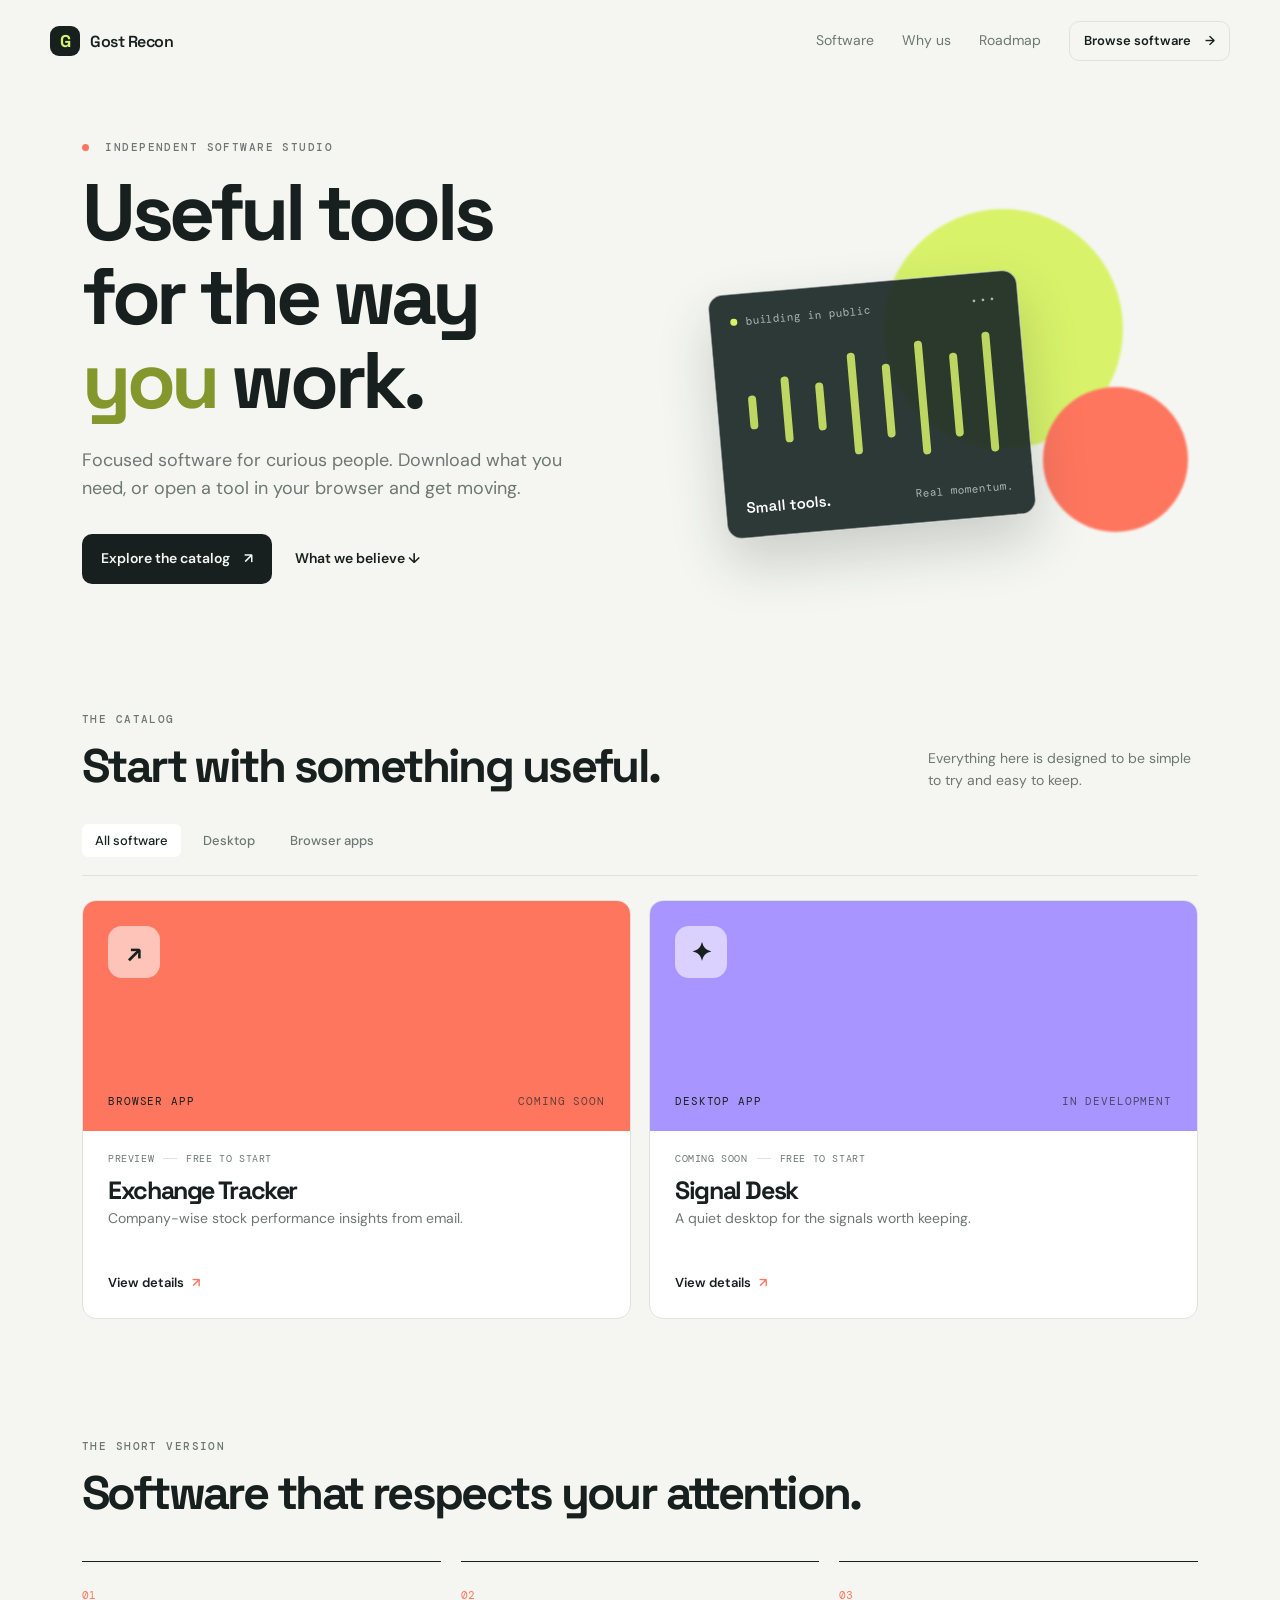
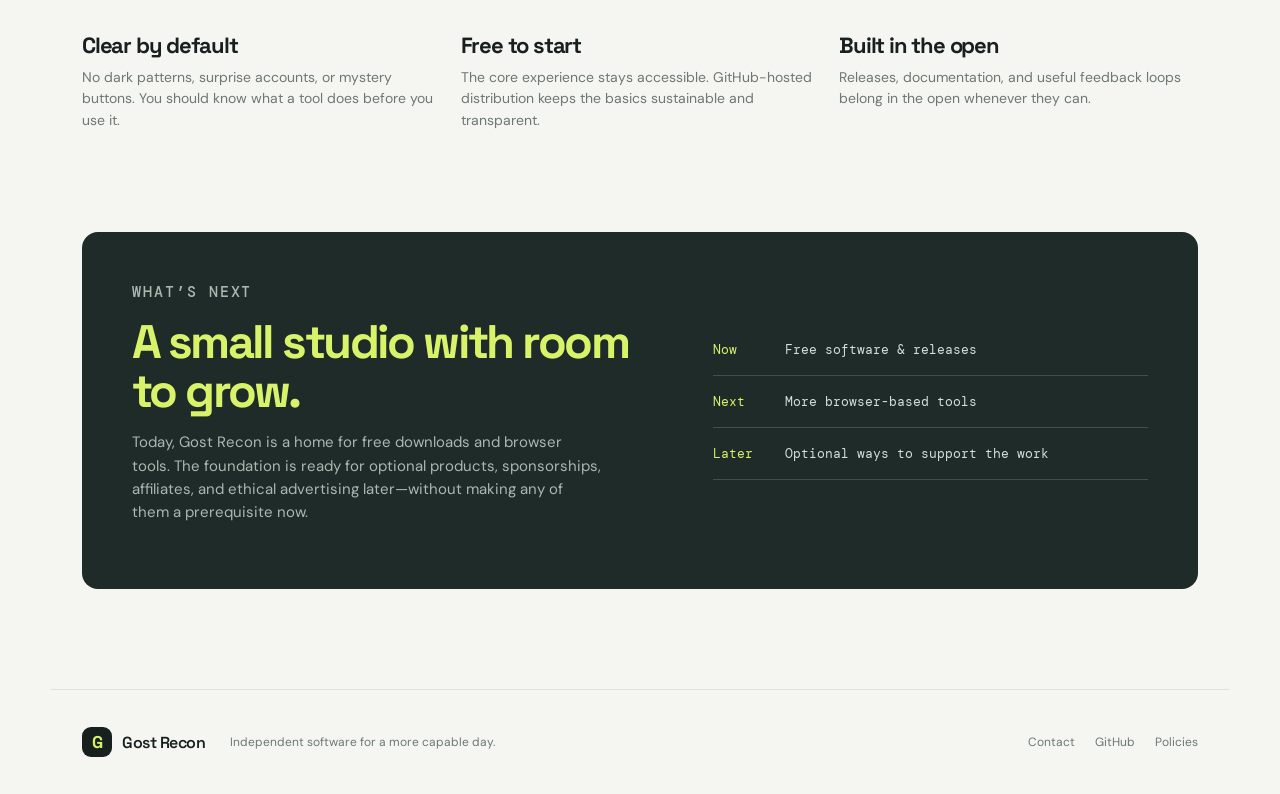
==== index.html @ 2194a700 "Build software hub MVP Co-authored-by: Copilot App <223556219+Copilot@users.noreply.github.com>" ====
<!doctype html>
<html lang="en">
  <head>
    <meta charset="utf-8">
    <meta name="viewport" content="width=device-width, initial-scale=1">
    <meta name="description" content="A calm, practical home for software by Gost Recon.">
    <title>Gost Recon — Software, without the noise</title>
    <link rel="stylesheet" href="styles.css">
  </head>
  <body>
    <header class="site-header">
      <a class="brand" href="index.html" aria-label="Gost Recon home">
        <span class="brand-mark">G</span>
        <span>Gost Recon</span>
      </a>
      <nav class="site-nav" aria-label="Primary navigation">
        <a href="#software">Software</a>
        <a href="#principles">Why us</a>
        <a href="#roadmap">Roadmap</a>
      </nav>
      <a class="button button-small button-quiet" href="#software">Browse software <span aria-hidden="true">→</span></a>
    </header>

    <main>
      <section class="hero shell">
        <div class="hero-copy">
          <p class="eyebrow"><span class="eyebrow-dot"></span> Independent software studio</p>
          <h1>Useful tools for the way <em>you</em> work.</h1>
          <p class="hero-lede">Focused software for curious people. Download what you need, or open a tool in your browser and get moving.</p>
          <div class="hero-actions">
            <a class="button" href="#software">Explore the catalog <span aria-hidden="true">↗</span></a>
            <a class="text-link" href="#principles">What we believe <span aria-hidden="true">↓</span></a>
          </div>
        </div>
        <div class="hero-art" aria-hidden="true">
          <div class="orb orb-one"></div>
          <div class="orb orb-two"></div>
          <div class="signal-card">
            <div class="signal-top"><span class="live-dot"></span><span>building in public</span><span class="signal-menu">•••</span></div>
            <div class="signal-wave"><span></span><span></span><span></span><span></span><span></span><span></span><span></span><span></span></div>
            <div class="signal-foot"><strong>Small tools.</strong><span>Real momentum.</span></div>
          </div>
        </div>
      </section>

      <section class="catalog shell" id="software">
        <div class="section-heading">
          <div>
            <p class="eyebrow">The catalog</p>
            <h2>Start with something useful.</h2>
          </div>
          <p class="section-note">Everything here is designed to be simple to try and easy to keep.</p>
        </div>
        <div class="filter-row" role="group" aria-label="Filter software">
          <button class="filter active" data-filter="all">All software</button>
          <button class="filter" data-filter="desktop">Desktop</button>
          <button class="filter" data-filter="web">Browser apps</button>
        </div>
        <div id="product-grid" class="product-grid" aria-live="polite"></div>
      </section>

      <section class="principles shell" id="principles">
        <div class="section-heading">
          <div>
            <p class="eyebrow">The short version</p>
            <h2>Software that respects your attention.</h2>
          </div>
        </div>
        <div class="principle-grid">
          <article class="principle"><span class="principle-number">01</span><h3>Clear by default</h3><p>No dark patterns, surprise accounts, or mystery buttons. You should know what a tool does before you use it.</p></article>
          <article class="principle"><span class="principle-number">02</span><h3>Free to start</h3><p>The core experience stays accessible. GitHub-hosted distribution keeps the basics sustainable and transparent.</p></article>
          <article class="principle"><span class="principle-number">03</span><h3>Built in the open</h3><p>Releases, documentation, and useful feedback loops belong in the open whenever they can.</p></article>
        </div>
      </section>

      <section class="roadmap shell" id="roadmap">
        <div class="roadmap-card">
          <div>
            <p class="eyebrow">What’s next</p>
            <h2>A small studio with room to grow.</h2>
            <p>Today, Gost Recon is a home for free downloads and browser tools. The foundation is ready for optional products, sponsorships, affiliates, and ethical advertising later—without making any of them a prerequisite now.</p>
          </div>
          <div class="roadmap-list">
            <span><b>Now</b> Free software &amp; releases</span>
            <span><b>Next</b> More browser-based tools</span>
            <span><b>Later</b> Optional ways to support the work</span>
          </div>
        </div>
      </section>
    </main>

    <footer class="site-footer shell">
      <div class="footer-brand"><span class="brand-mark">G</span><span>Gost Recon</span></div>
      <p>Independent software for a more capable day.</p>
      <div class="footer-links"><a href="mailto:hello@gostrecon.com">Contact</a><a href="https://github.com/Gost-Recon/Exchange-Tracker" target="_blank" rel="noreferrer">GitHub</a><a href="legal.html">Policies</a></div>
    </footer>
    <script src="data.js"></script>
    <script src="app.js"></script>
  </body>
</html>
---- styles.css ----
@import url('https://fonts.googleapis.com/css2?family=DM+Mono:wght@400;500&family=DM+Sans:wght@400;500;600;700&family=Space+Grotesk:wght@500;600;700&display=swap');

:root { --ink:#17201f; --muted:#6d7773; --paper:#f5f6f1; --line:#dfe3dd; --lime:#d8f36a; --coral:#ff765e; --violet:#a995ff; --dark:#1e2b29; }
* { box-sizing:border-box; } html { scroll-behavior:smooth; } body { margin:0; color:var(--ink); background:var(--paper); font-family:"DM Sans",sans-serif; line-height:1.55; } a { color:inherit; text-decoration:none; } .shell { max-width:1180px; margin:0 auto; padding-left:32px; padding-right:32px; }
.site-header { height:82px; display:flex; align-items:center; gap:28px; max-width:1244px; padding:0 32px; margin:auto; } .brand,.footer-brand { display:flex; align-items:center; gap:10px; font:600 16px "Space Grotesk",sans-serif; letter-spacing:-.03em; } .brand-mark { display:grid; place-items:center; width:30px; height:30px; border-radius:9px; background:var(--ink); color:var(--lime); font:700 17px "Space Grotesk",sans-serif; } .site-nav { display:flex; gap:28px; margin-left:auto; color:var(--muted); font-size:14px; } .site-nav a:hover,.footer-links a:hover { color:var(--ink); } .button { display:inline-flex; align-items:center; justify-content:center; gap:14px; padding:14px 19px; border-radius:10px; color:var(--paper); background:var(--ink); font-size:14px; font-weight:600; transition:transform .2s,background .2s; } .button:hover { transform:translateY(-2px); background:#2b3a36; } .button-small { padding:9px 14px; font-size:13px; } .button-quiet { background:transparent; color:var(--ink); border:1px solid var(--line); } .button-quiet:hover { background:white; } .button-disabled { opacity:.65; }
.hero { min-height:560px; display:grid; grid-template-columns:1fr 1fr; align-items:center; gap:80px; } .eyebrow { margin:0 0 16px; color:var(--muted); font:500 11px "DM Mono",monospace; text-transform:uppercase; letter-spacing:.13em; } .eyebrow-dot { display:inline-block; width:7px; height:7px; margin-right:8px; border-radius:50%; background:var(--coral); } h1,h2,h3 { margin:0; font-family:"Space Grotesk",sans-serif; letter-spacing:-.055em; line-height:1.05; } .hero h1 { max-width:600px; font-size:clamp(48px,6.6vw,80px); } h1 em { font-style:normal; color:#84972c; } .hero-lede { max-width:480px; margin:25px 0 31px; color:var(--muted); font-size:18px; } .hero-actions,.detail-actions { display:flex; align-items:center; gap:23px; } .text-link,.back-link { font-size:14px; font-weight:600; } .text-link:hover,.back-link:hover { text-decoration:underline; text-underline-offset:4px; }
.hero-art { position:relative; min-height:380px; } .orb { position:absolute; border-radius:50%; filter:blur(1px); } .orb-one { width:240px; height:240px; top:37px; right:75px; background:var(--lime); } .orb-two { width:145px; height:145px; right:10px; bottom:20px; background:var(--coral); } .signal-card { position:absolute; top:110px; left:37px; width:310px; padding:20px; border:1px solid rgba(255,255,255,.55); border-radius:15px; color:var(--paper); background:rgba(30,43,41,.93); box-shadow:0 25px 55px rgba(30,43,41,.2); transform:rotate(-5deg); } .signal-top,.signal-foot { display:flex; align-items:center; gap:8px; font:11px "DM Mono",monospace; color:#aab8b0; } .signal-menu { margin-left:auto; letter-spacing:2px; } .live-dot { width:7px; height:7px; border-radius:50%; background:var(--lime); } .signal-wave { height:120px; display:flex; align-items:center; justify-content:space-around; gap:5px; margin:25px 0; } .signal-wave span { width:8px; border-radius:5px; background:var(--lime); opacity:.85; } .signal-wave span:nth-child(1){height:28%}.signal-wave span:nth-child(2){height:55%}.signal-wave span:nth-child(3){height:40%}.signal-wave span:nth-child(4){height:85%}.signal-wave span:nth-child(5){height:62%}.signal-wave span:nth-child(6){height:95%}.signal-wave span:nth-child(7){height:70%}.signal-wave span:nth-child(8){height:100%}.signal-foot { justify-content:space-between; }.signal-foot strong { color:white; font:600 15px "Space Grotesk",sans-serif; }
.catalog { padding-top:70px; padding-bottom:110px; } .section-heading { display:flex; justify-content:space-between; gap:40px; align-items:end; margin-bottom:33px; } h2 { font-size:clamp(32px,4vw,47px); } .section-note { max-width:270px; margin:0; color:var(--muted); font-size:14px; } .filter-row { display:flex; gap:9px; padding-bottom:18px; border-bottom:1px solid var(--line); } .filter { border:0; padding:8px 13px; border-radius:6px; color:var(--muted); background:transparent; font:500 13px "DM Sans",sans-serif; cursor:pointer; } .filter.active,.filter:hover { color:var(--ink); background:white; } .product-grid { display:grid; grid-template-columns:repeat(2,1fr); gap:18px; padding-top:24px; } .product-card { overflow:hidden; border:1px solid var(--line); border-radius:14px; background:white; } .card-visual { position:relative; min-height:230px; padding:25px; display:flex; align-items:flex-start; } .accent-coral .card-visual,.accent-coral.detail-panel,.accent-coral.launch-mark { background:var(--coral); } .accent-violet .card-visual,.accent-violet.detail-panel,.accent-violet.launch-mark { background:var(--violet); } .card-icon { display:grid; place-items:center; width:52px; height:52px; border-radius:14px; color:var(--ink); background:rgba(255,255,255,.57); font:600 25px "Space Grotesk",sans-serif; } .card-type,.card-status { position:absolute; bottom:23px; font:11px "DM Mono",monospace; text-transform:uppercase; letter-spacing:.08em; } .card-type { left:25px; } .card-status { right:25px; opacity:.65; } .card-body { padding:21px 25px 24px; } .card-meta { display:flex; gap:9px; align-items:center; color:var(--muted); font:10px "DM Mono",monospace; text-transform:uppercase; letter-spacing:.06em; } .meta-line { width:14px; height:1px; background:var(--line); } .card-body h3 { margin:12px 0 4px; font-size:25px; } .card-body p { min-height:45px; margin:0 0 17px; color:var(--muted); font-size:14px; } .card-action { display:inline-flex; gap:8px; font-size:13px; font-weight:600; }.card-action span { color:var(--coral); }
.principles { padding-top:10px; padding-bottom:100px; } .principle-grid { display:grid; grid-template-columns:repeat(3,1fr); gap:20px; margin-top:42px; } .principle { padding-top:20px; border-top:1px solid var(--ink); } .principle-number { color:var(--coral); font:11px "DM Mono",monospace; } .principle h3 { margin:27px 0 10px; font-size:22px; } .principle p { margin:0; color:var(--muted); font-size:14px; } .roadmap { padding-bottom:100px; } .roadmap-card { display:grid; grid-template-columns:1.2fr 1fr; gap:60px; padding:50px; border-radius:16px; color:var(--paper); background:var(--dark); } .roadmap-card h2 { max-width:500px; color:var(--lime); } .roadmap-card p { max-width:470px; color:#aab8b0; font-size:15px; } .roadmap-list { display:flex; flex-direction:column; justify-content:center; gap:17px; color:#d5ded8; font:13px "DM Mono",monospace; } .roadmap-list span { padding-bottom:17px; border-bottom:1px solid #40504a; } .roadmap-list b { display:inline-block; width:64px; color:var(--lime); font-weight:400; }
.site-footer { display:flex; align-items:center; gap:25px; min-height:105px; border-top:1px solid var(--line); color:var(--muted); font-size:12px; } .footer-brand { color:var(--ink); } .site-footer p { margin:0; }.footer-links { display:flex; gap:20px; margin-left:auto; }
.product-detail { padding-top:50px; padding-bottom:100px; } .back-link { display:inline-block; margin-bottom:70px; color:var(--muted); } .detail-grid { display:grid; grid-template-columns:1fr 340px; align-items:center; gap:100px; } .detail-copy h1 { font-size:clamp(52px,7vw,90px); } .detail-tagline { margin:21px 0 16px; font-size:21px; } .detail-copy>p:not(.eyebrow):not(.detail-tagline) { max-width:540px; color:var(--muted); } .detail-actions { margin-top:32px; flex-wrap:wrap; } .detail-panel { display:flex; flex-direction:column; gap:12px; min-height:370px; padding:28px; border-radius:16px; } .detail-panel .card-icon { margin-bottom:auto; } .panel-label { font:10px "DM Mono",monospace; text-transform:uppercase; letter-spacing:.1em; opacity:.6; } .detail-panel strong { font:600 28px "Space Grotesk",sans-serif; }.panel-rule { height:1px; margin:12px 0 3px; background:rgba(23,32,31,.25); }.detail-features { margin-top:120px; padding-top:30px; border-top:1px solid var(--line); }.detail-features ul { display:grid; grid-template-columns:repeat(3,1fr); gap:16px; padding:0; margin:35px 0 0; list-style:none; }.detail-features li { display:flex; gap:11px; color:var(--muted); font-size:14px; }.detail-features li span { color:var(--coral); font-weight:700; }
.app-launch { min-height:650px; display:flex; flex-direction:column; align-items:center; justify-content:center; text-align:center; }.app-launch .launch-mark { display:grid; place-items:center; width:100px; height:100px; margin-bottom:30px; border-radius:25px; }.launch-mark span { font:600 50px "Space Grotesk",sans-serif; }.app-launch h1 { font-size:clamp(48px,7vw,75px); }.app-launch p:not(.eyebrow) { max-width:480px; margin:22px auto 30px; color:var(--muted); }.app-launch .back-link { margin-top:28px; }.notice { display:flex; flex-direction:column; gap:8px; max-width:480px; padding:19px 22px; border:1px solid var(--line); border-radius:10px; text-align:left; background:white; font-size:14px; }.notice span { color:var(--muted); }.notice code { color:var(--ink); font-family:"DM Mono",monospace; font-size:12px; }.policy-page { max-width:900px; padding-top:90px; padding-bottom:130px; }.policy-page h1 { font-size:clamp(50px,7vw,80px); }.policy-intro { max-width:610px; margin:25px 0 70px; color:var(--muted); font-size:18px; }.policy-grid { display:grid; grid-template-columns:repeat(3,1fr); gap:22px; }.policy-grid article { padding-top:20px; border-top:1px solid var(--ink); }.policy-grid h2 { font-size:23px; }.policy-grid p { color:var(--muted); font-size:14px; }
@media (max-width:760px) { .site-header { height:72px; padding:0 20px; }.site-nav { display:none; }.site-header .button { margin-left:auto; }.shell { padding-left:20px; padding-right:20px; }.hero { min-height:auto; grid-template-columns:1fr; gap:20px; padding-top:70px; padding-bottom:60px; }.hero h1 { font-size:53px; }.hero-art { min-height:330px; }.signal-card { left:12%; top:75px; width:270px; }.orb-one { right:10%; }.section-heading { display:block; }.section-note { margin-top:18px; }.product-grid,.principle-grid,.policy-grid { grid-template-columns:1fr; }.roadmap-card,.detail-grid { grid-template-columns:1fr; gap:35px; padding:30px; }.detail-grid { padding:0; }.detail-panel { min-height:260px; }.detail-features { margin-top:70px; }.detail-features ul { grid-template-columns:1fr; }.site-footer { flex-wrap:wrap; padding-top:25px; padding-bottom:25px; }.site-footer p { width:100%; order:3; }.footer-links { margin-left:0; }.product-detail { padding-top:30px; }.back-link { margin-bottom:45px; } }
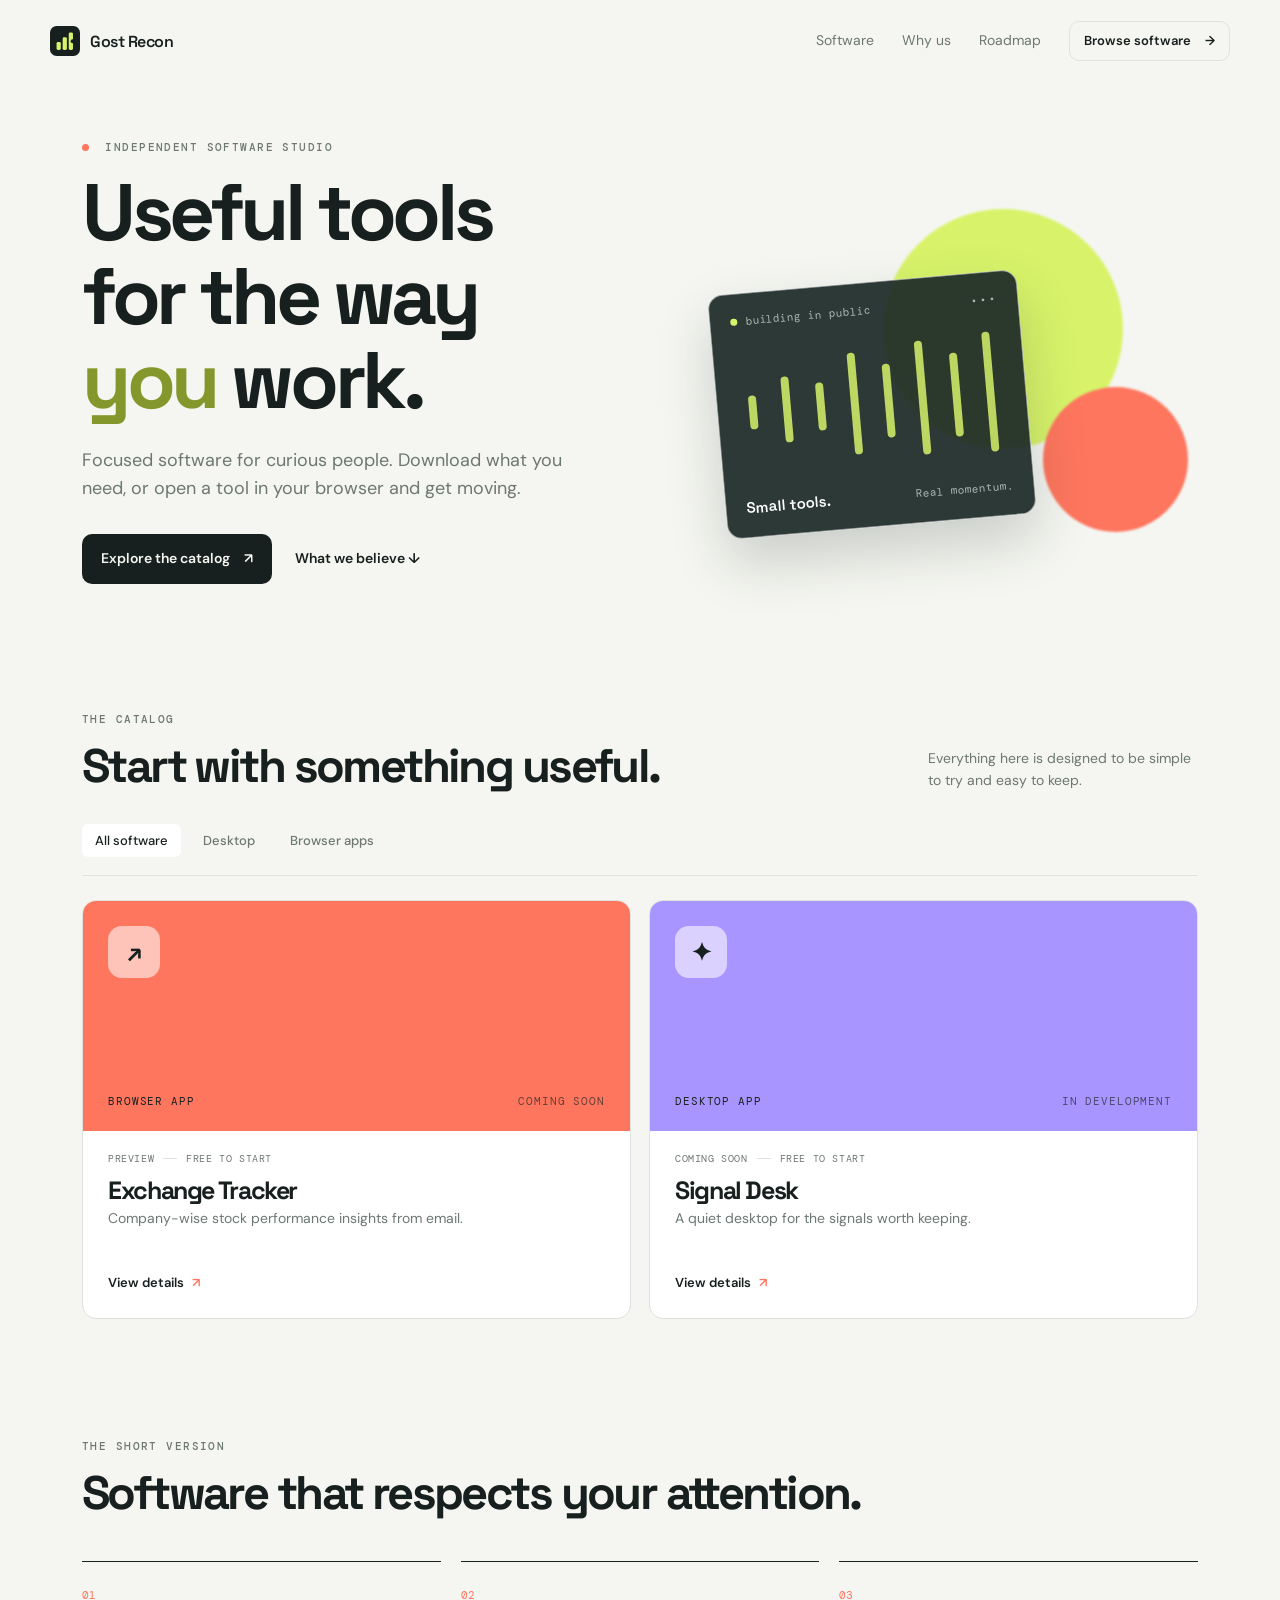
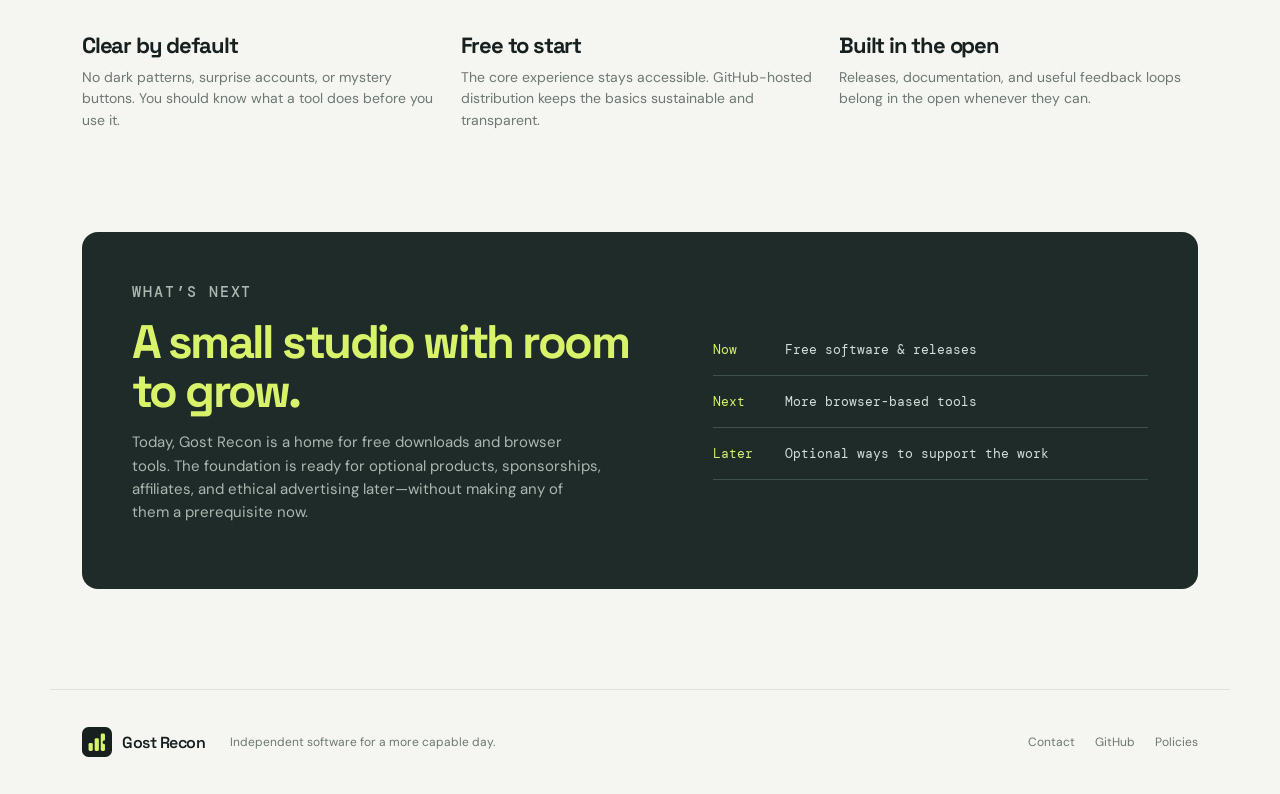
==== commit 6f809424: "Use bars logo across software hub Co-authored-by: Copilot App <223556219+Copilot@users.noreply.githu" ====
--- a/index.html
+++ b/index.html
@@ -10,7 +10,7 @@
   <body>
     <header class="site-header">
       <a class="brand" href="index.html" aria-label="Gost Recon home">
-        <span class="brand-mark">G</span>
+        <span class="brand-mark" role="img" aria-label="Gost Recon logo"><svg viewBox="0 0 64 64" aria-hidden="true"><rect width="64" height="64" rx="14" fill="currentColor"/><rect x="14" y="34" width="9" height="17" rx="3" fill="var(--lime)"/><rect x="27" y="24" width="9" height="27" rx="3" fill="var(--lime)"/><rect x="40" y="14" width="9" height="37" rx="3" fill="var(--lime)"/><rect x="44" y="28" width="15" height="9" rx="4.5" fill="currentColor"/></svg></span>
         <span>Gost Recon</span>
       </a>
       <nav class="site-nav" aria-label="Primary navigation">
@@ -90,9 +90,9 @@
     </main>
 
     <footer class="site-footer shell">
-      <div class="footer-brand"><span class="brand-mark">G</span><span>Gost Recon</span></div>
+      <div class="footer-brand"><span class="brand-mark" role="img" aria-label="Gost Recon logo"><svg viewBox="0 0 64 64" aria-hidden="true"><rect width="64" height="64" rx="14" fill="currentColor"/><rect x="14" y="34" width="9" height="17" rx="3" fill="var(--lime)"/><rect x="27" y="24" width="9" height="27" rx="3" fill="var(--lime)"/><rect x="40" y="14" width="9" height="37" rx="3" fill="var(--lime)"/><rect x="44" y="28" width="15" height="9" rx="4.5" fill="currentColor"/></svg></span><span>Gost Recon</span></div>
       <p>Independent software for a more capable day.</p>
-      <div class="footer-links"><a href="mailto:hello@gostrecon.com">Contact</a><a href="https://github.com/Gost-Recon/Exchange-Tracker" target="_blank" rel="noreferrer">GitHub</a><a href="legal.html">Policies</a></div>
+      <div class="footer-links"><a href="legal.html#contact">Contact</a><a href="https://github.com/Gost-Recon/Exchange-Tracker" target="_blank" rel="noreferrer">GitHub</a><a href="legal.html">Policies</a></div>
     </footer>
     <script src="data.js"></script>
     <script src="app.js"></script>
--- a/styles.css
+++ b/styles.css
@@ -2,12 +2,13 @@
 
 :root { --ink:#17201f; --muted:#6d7773; --paper:#f5f6f1; --line:#dfe3dd; --lime:#d8f36a; --coral:#ff765e; --violet:#a995ff; --dark:#1e2b29; }
 * { box-sizing:border-box; } html { scroll-behavior:smooth; } body { margin:0; color:var(--ink); background:var(--paper); font-family:"DM Sans",sans-serif; line-height:1.55; } a { color:inherit; text-decoration:none; } .shell { max-width:1180px; margin:0 auto; padding-left:32px; padding-right:32px; }
-.site-header { height:82px; display:flex; align-items:center; gap:28px; max-width:1244px; padding:0 32px; margin:auto; } .brand,.footer-brand { display:flex; align-items:center; gap:10px; font:600 16px "Space Grotesk",sans-serif; letter-spacing:-.03em; } .brand-mark { display:grid; place-items:center; width:30px; height:30px; border-radius:9px; background:var(--ink); color:var(--lime); font:700 17px "Space Grotesk",sans-serif; } .site-nav { display:flex; gap:28px; margin-left:auto; color:var(--muted); font-size:14px; } .site-nav a:hover,.footer-links a:hover { color:var(--ink); } .button { display:inline-flex; align-items:center; justify-content:center; gap:14px; padding:14px 19px; border-radius:10px; color:var(--paper); background:var(--ink); font-size:14px; font-weight:600; transition:transform .2s,background .2s; } .button:hover { transform:translateY(-2px); background:#2b3a36; } .button-small { padding:9px 14px; font-size:13px; } .button-quiet { background:transparent; color:var(--ink); border:1px solid var(--line); } .button-quiet:hover { background:white; } .button-disabled { opacity:.65; }
+.site-header { height:82px; display:flex; align-items:center; gap:28px; max-width:1244px; padding:0 32px; margin:auto; } .brand,.footer-brand { display:flex; align-items:center; gap:10px; font:600 16px "Space Grotesk",sans-serif; letter-spacing:-.03em; } .brand-mark { display:block; width:30px; height:30px; flex:0 0 30px; color:var(--ink); } .brand-mark svg { display:block; width:100%; height:100%; } .site-nav { display:flex; gap:28px; margin-left:auto; color:var(--muted); font-size:14px; } .site-nav a:hover,.footer-links a:hover { color:var(--ink); } .button { display:inline-flex; align-items:center; justify-content:center; gap:14px; padding:14px 19px; border-radius:10px; color:var(--paper); background:var(--ink); font-size:14px; font-weight:600; transition:transform .2s,background .2s; } .button:hover { transform:translateY(-2px); background:#2b3a36; } .button-small { padding:9px 14px; font-size:13px; } .button-quiet { background:transparent; color:var(--ink); border:1px solid var(--line); } .button-quiet:hover { background:white; } .button-disabled { opacity:.65; }
 .hero { min-height:560px; display:grid; grid-template-columns:1fr 1fr; align-items:center; gap:80px; } .eyebrow { margin:0 0 16px; color:var(--muted); font:500 11px "DM Mono",monospace; text-transform:uppercase; letter-spacing:.13em; } .eyebrow-dot { display:inline-block; width:7px; height:7px; margin-right:8px; border-radius:50%; background:var(--coral); } h1,h2,h3 { margin:0; font-family:"Space Grotesk",sans-serif; letter-spacing:-.055em; line-height:1.05; } .hero h1 { max-width:600px; font-size:clamp(48px,6.6vw,80px); } h1 em { font-style:normal; color:#84972c; } .hero-lede { max-width:480px; margin:25px 0 31px; color:var(--muted); font-size:18px; } .hero-actions,.detail-actions { display:flex; align-items:center; gap:23px; } .text-link,.back-link { font-size:14px; font-weight:600; } .text-link:hover,.back-link:hover { text-decoration:underline; text-underline-offset:4px; }
 .hero-art { position:relative; min-height:380px; } .orb { position:absolute; border-radius:50%; filter:blur(1px); } .orb-one { width:240px; height:240px; top:37px; right:75px; background:var(--lime); } .orb-two { width:145px; height:145px; right:10px; bottom:20px; background:var(--coral); } .signal-card { position:absolute; top:110px; left:37px; width:310px; padding:20px; border:1px solid rgba(255,255,255,.55); border-radius:15px; color:var(--paper); background:rgba(30,43,41,.93); box-shadow:0 25px 55px rgba(30,43,41,.2); transform:rotate(-5deg); } .signal-top,.signal-foot { display:flex; align-items:center; gap:8px; font:11px "DM Mono",monospace; color:#aab8b0; } .signal-menu { margin-left:auto; letter-spacing:2px; } .live-dot { width:7px; height:7px; border-radius:50%; background:var(--lime); } .signal-wave { height:120px; display:flex; align-items:center; justify-content:space-around; gap:5px; margin:25px 0; } .signal-wave span { width:8px; border-radius:5px; background:var(--lime); opacity:.85; } .signal-wave span:nth-child(1){height:28%}.signal-wave span:nth-child(2){height:55%}.signal-wave span:nth-child(3){height:40%}.signal-wave span:nth-child(4){height:85%}.signal-wave span:nth-child(5){height:62%}.signal-wave span:nth-child(6){height:95%}.signal-wave span:nth-child(7){height:70%}.signal-wave span:nth-child(8){height:100%}.signal-foot { justify-content:space-between; }.signal-foot strong { color:white; font:600 15px "Space Grotesk",sans-serif; }
 .catalog { padding-top:70px; padding-bottom:110px; } .section-heading { display:flex; justify-content:space-between; gap:40px; align-items:end; margin-bottom:33px; } h2 { font-size:clamp(32px,4vw,47px); } .section-note { max-width:270px; margin:0; color:var(--muted); font-size:14px; } .filter-row { display:flex; gap:9px; padding-bottom:18px; border-bottom:1px solid var(--line); } .filter { border:0; padding:8px 13px; border-radius:6px; color:var(--muted); background:transparent; font:500 13px "DM Sans",sans-serif; cursor:pointer; } .filter.active,.filter:hover { color:var(--ink); background:white; } .product-grid { display:grid; grid-template-columns:repeat(2,1fr); gap:18px; padding-top:24px; } .product-card { overflow:hidden; border:1px solid var(--line); border-radius:14px; background:white; } .card-visual { position:relative; min-height:230px; padding:25px; display:flex; align-items:flex-start; } .accent-coral .card-visual,.accent-coral.detail-panel,.accent-coral.launch-mark { background:var(--coral); } .accent-violet .card-visual,.accent-violet.detail-panel,.accent-violet.launch-mark { background:var(--violet); } .card-icon { display:grid; place-items:center; width:52px; height:52px; border-radius:14px; color:var(--ink); background:rgba(255,255,255,.57); font:600 25px "Space Grotesk",sans-serif; } .card-type,.card-status { position:absolute; bottom:23px; font:11px "DM Mono",monospace; text-transform:uppercase; letter-spacing:.08em; } .card-type { left:25px; } .card-status { right:25px; opacity:.65; } .card-body { padding:21px 25px 24px; } .card-meta { display:flex; gap:9px; align-items:center; color:var(--muted); font:10px "DM Mono",monospace; text-transform:uppercase; letter-spacing:.06em; } .meta-line { width:14px; height:1px; background:var(--line); } .card-body h3 { margin:12px 0 4px; font-size:25px; } .card-body p { min-height:45px; margin:0 0 17px; color:var(--muted); font-size:14px; } .card-action { display:inline-flex; gap:8px; font-size:13px; font-weight:600; }.card-action span { color:var(--coral); }
 .principles { padding-top:10px; padding-bottom:100px; } .principle-grid { display:grid; grid-template-columns:repeat(3,1fr); gap:20px; margin-top:42px; } .principle { padding-top:20px; border-top:1px solid var(--ink); } .principle-number { color:var(--coral); font:11px "DM Mono",monospace; } .principle h3 { margin:27px 0 10px; font-size:22px; } .principle p { margin:0; color:var(--muted); font-size:14px; } .roadmap { padding-bottom:100px; } .roadmap-card { display:grid; grid-template-columns:1.2fr 1fr; gap:60px; padding:50px; border-radius:16px; color:var(--paper); background:var(--dark); } .roadmap-card h2 { max-width:500px; color:var(--lime); } .roadmap-card p { max-width:470px; color:#aab8b0; font-size:15px; } .roadmap-list { display:flex; flex-direction:column; justify-content:center; gap:17px; color:#d5ded8; font:13px "DM Mono",monospace; } .roadmap-list span { padding-bottom:17px; border-bottom:1px solid #40504a; } .roadmap-list b { display:inline-block; width:64px; color:var(--lime); font-weight:400; }
 .site-footer { display:flex; align-items:center; gap:25px; min-height:105px; border-top:1px solid var(--line); color:var(--muted); font-size:12px; } .footer-brand { color:var(--ink); } .site-footer p { margin:0; }.footer-links { display:flex; gap:20px; margin-left:auto; }
+.creator-contact { margin-top:90px; padding:32px; border-radius:14px; background:white; } .creator-contact h2 { font-size:34px; } .creator-contact>p:not(.eyebrow) { max-width:430px; margin:15px 0 20px; color:var(--muted); font-size:14px; } .contact-links { display:flex; flex-direction:column; align-items:flex-start; gap:10px; font-size:14px; font-weight:600; } .contact-links a:hover { color:var(--coral); }
 .product-detail { padding-top:50px; padding-bottom:100px; } .back-link { display:inline-block; margin-bottom:70px; color:var(--muted); } .detail-grid { display:grid; grid-template-columns:1fr 340px; align-items:center; gap:100px; } .detail-copy h1 { font-size:clamp(52px,7vw,90px); } .detail-tagline { margin:21px 0 16px; font-size:21px; } .detail-copy>p:not(.eyebrow):not(.detail-tagline) { max-width:540px; color:var(--muted); } .detail-actions { margin-top:32px; flex-wrap:wrap; } .detail-panel { display:flex; flex-direction:column; gap:12px; min-height:370px; padding:28px; border-radius:16px; } .detail-panel .card-icon { margin-bottom:auto; } .panel-label { font:10px "DM Mono",monospace; text-transform:uppercase; letter-spacing:.1em; opacity:.6; } .detail-panel strong { font:600 28px "Space Grotesk",sans-serif; }.panel-rule { height:1px; margin:12px 0 3px; background:rgba(23,32,31,.25); }.detail-features { margin-top:120px; padding-top:30px; border-top:1px solid var(--line); }.detail-features ul { display:grid; grid-template-columns:repeat(3,1fr); gap:16px; padding:0; margin:35px 0 0; list-style:none; }.detail-features li { display:flex; gap:11px; color:var(--muted); font-size:14px; }.detail-features li span { color:var(--coral); font-weight:700; }
 .app-launch { min-height:650px; display:flex; flex-direction:column; align-items:center; justify-content:center; text-align:center; }.app-launch .launch-mark { display:grid; place-items:center; width:100px; height:100px; margin-bottom:30px; border-radius:25px; }.launch-mark span { font:600 50px "Space Grotesk",sans-serif; }.app-launch h1 { font-size:clamp(48px,7vw,75px); }.app-launch p:not(.eyebrow) { max-width:480px; margin:22px auto 30px; color:var(--muted); }.app-launch .back-link { margin-top:28px; }.notice { display:flex; flex-direction:column; gap:8px; max-width:480px; padding:19px 22px; border:1px solid var(--line); border-radius:10px; text-align:left; background:white; font-size:14px; }.notice span { color:var(--muted); }.notice code { color:var(--ink); font-family:"DM Mono",monospace; font-size:12px; }.policy-page { max-width:900px; padding-top:90px; padding-bottom:130px; }.policy-page h1 { font-size:clamp(50px,7vw,80px); }.policy-intro { max-width:610px; margin:25px 0 70px; color:var(--muted); font-size:18px; }.policy-grid { display:grid; grid-template-columns:repeat(3,1fr); gap:22px; }.policy-grid article { padding-top:20px; border-top:1px solid var(--ink); }.policy-grid h2 { font-size:23px; }.policy-grid p { color:var(--muted); font-size:14px; }
 @media (max-width:760px) { .site-header { height:72px; padding:0 20px; }.site-nav { display:none; }.site-header .button { margin-left:auto; }.shell { padding-left:20px; padding-right:20px; }.hero { min-height:auto; grid-template-columns:1fr; gap:20px; padding-top:70px; padding-bottom:60px; }.hero h1 { font-size:53px; }.hero-art { min-height:330px; }.signal-card { left:12%; top:75px; width:270px; }.orb-one { right:10%; }.section-heading { display:block; }.section-note { margin-top:18px; }.product-grid,.principle-grid,.policy-grid { grid-template-columns:1fr; }.roadmap-card,.detail-grid { grid-template-columns:1fr; gap:35px; padding:30px; }.detail-grid { padding:0; }.detail-panel { min-height:260px; }.detail-features { margin-top:70px; }.detail-features ul { grid-template-columns:1fr; }.site-footer { flex-wrap:wrap; padding-top:25px; padding-bottom:25px; }.site-footer p { width:100%; order:3; }.footer-links { margin-left:0; }.product-detail { padding-top:30px; }.back-link { margin-bottom:45px; } }
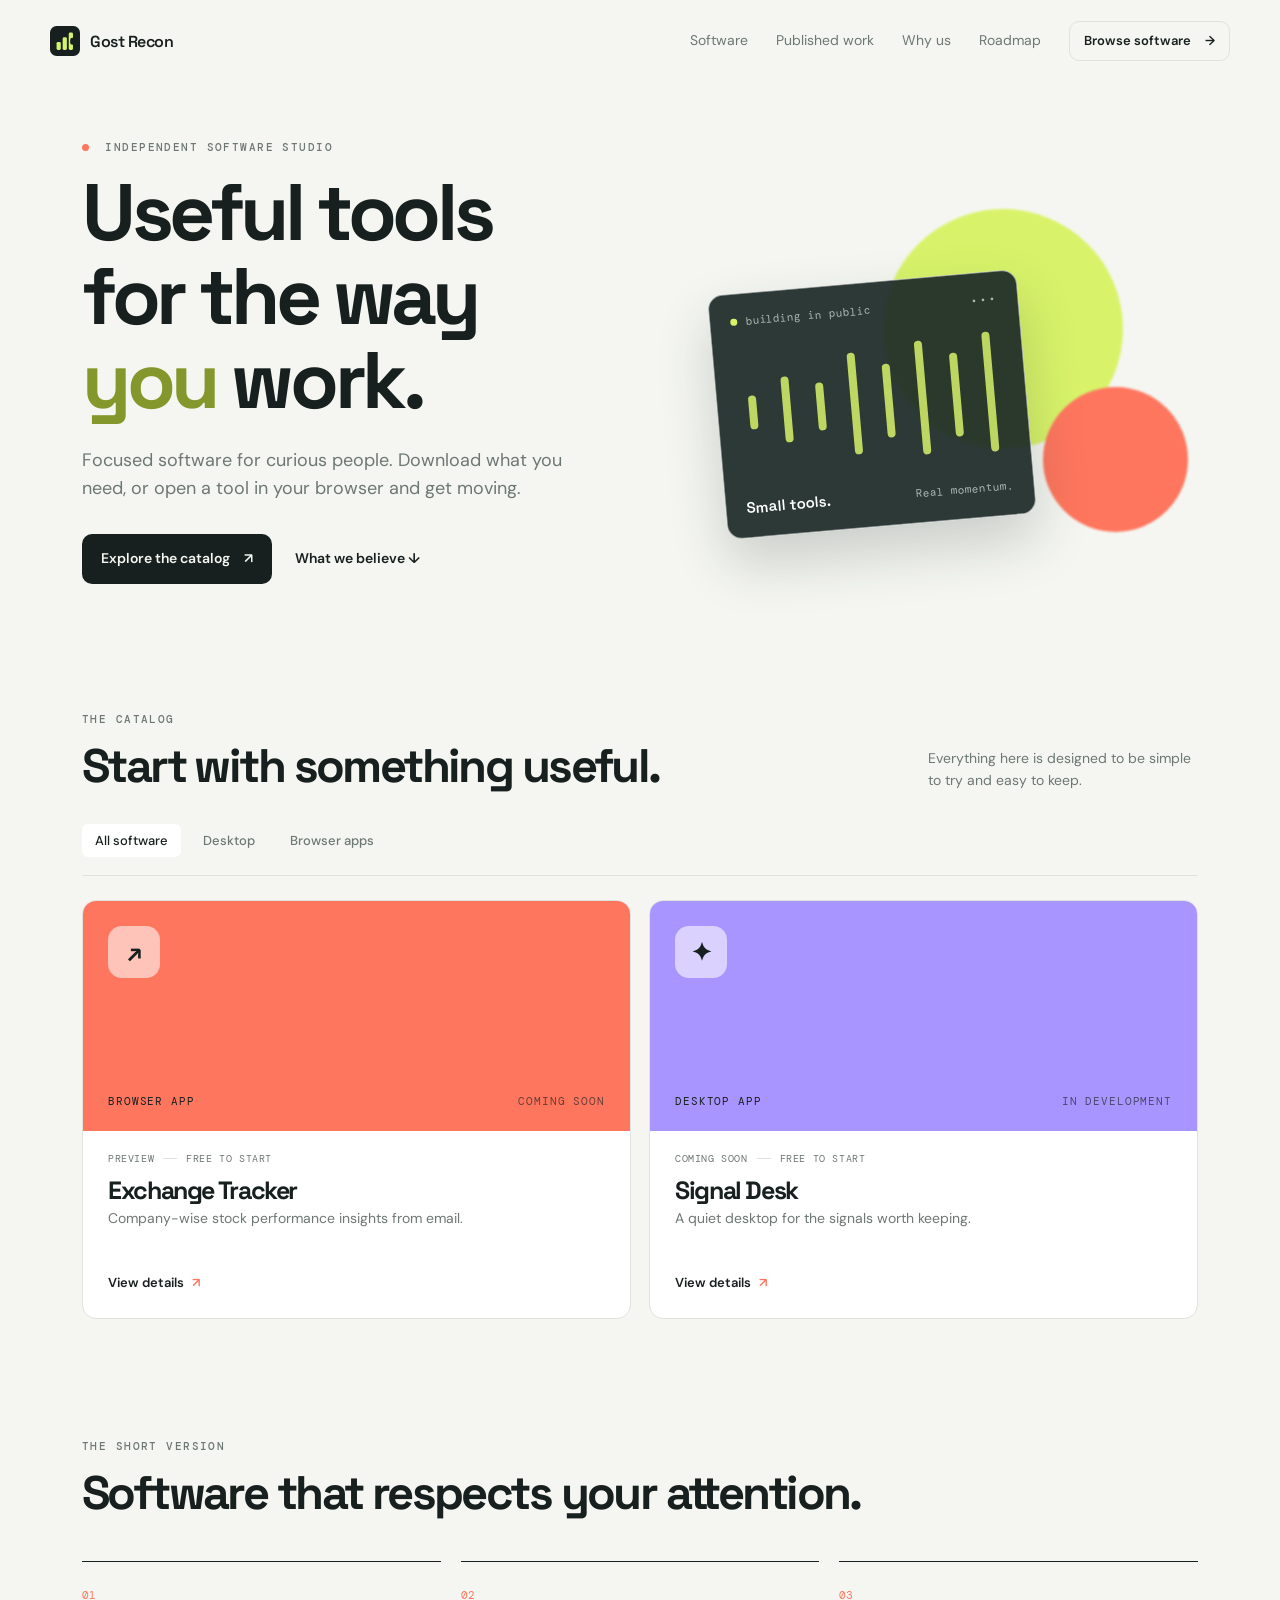
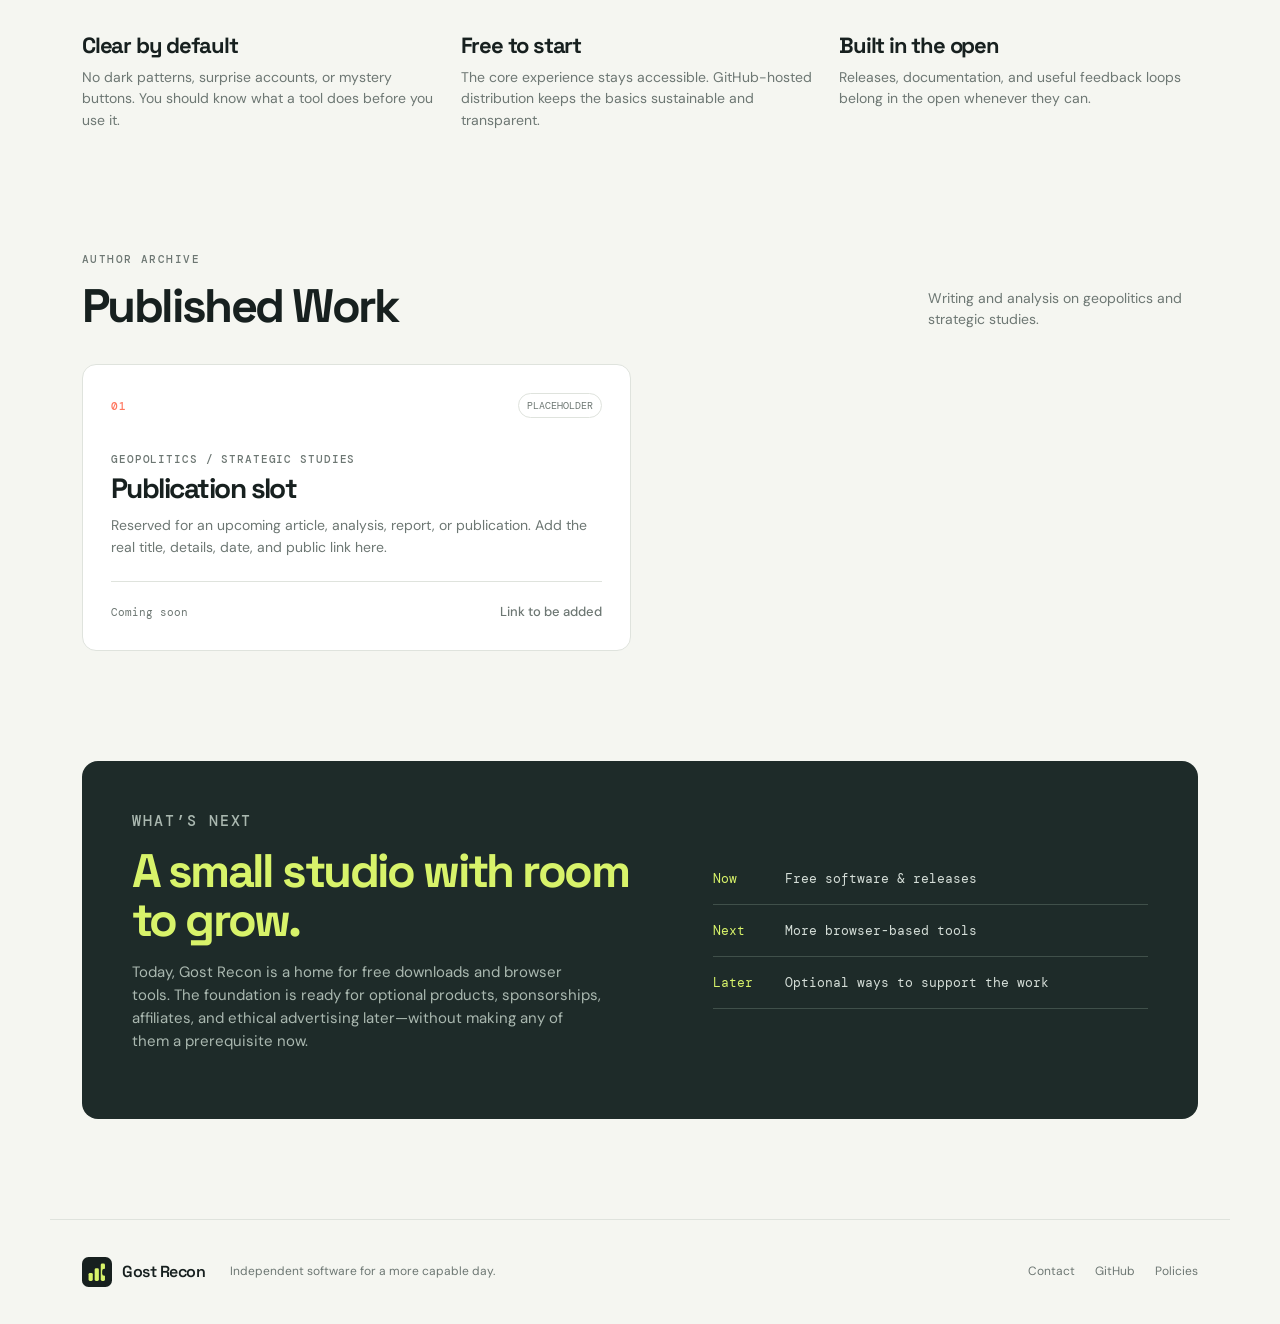
==== commit 1d35d8f1: "Add published work section and deepen G notch Co-authored-by: Copilot App <223556219+Copilot@users.n" ====
--- a/index.html
+++ b/index.html
@@ -10,11 +10,12 @@
   <body>
     <header class="site-header">
       <a class="brand" href="index.html" aria-label="Gost Recon home">
-        <span class="brand-mark" role="img" aria-label="Gost Recon logo"><svg viewBox="0 0 64 64" aria-hidden="true"><rect width="64" height="64" rx="14" fill="currentColor"/><rect x="14" y="34" width="9" height="17" rx="3" fill="var(--lime)"/><rect x="27" y="24" width="9" height="27" rx="3" fill="var(--lime)"/><rect x="40" y="14" width="9" height="37" rx="3" fill="var(--lime)"/><rect x="44" y="28" width="15" height="9" rx="4.5" fill="currentColor"/></svg></span>
+        <span class="brand-mark" role="img" aria-label="Gost Recon logo"><svg viewBox="0 0 64 64" aria-hidden="true"><rect width="64" height="64" rx="14" fill="currentColor"/><rect x="14" y="34" width="9" height="17" rx="3" fill="var(--lime)"/><rect x="27" y="24" width="9" height="27" rx="3" fill="var(--lime)"/><rect x="40" y="14" width="9" height="37" rx="3" fill="var(--lime)"/><rect x="43" y="25" width="16" height="15" rx="5" fill="currentColor"/></svg></span>
         <span>Gost Recon</span>
       </a>
       <nav class="site-nav" aria-label="Primary navigation">
         <a href="#software">Software</a>
+        <a href="#published">Published work</a>
         <a href="#principles">Why us</a>
         <a href="#roadmap">Roadmap</a>
       </nav>
@@ -73,6 +74,17 @@
         </div>
       </section>
 
+      <section class="published shell" id="published">
+        <div class="section-heading">
+          <div>
+            <p class="eyebrow">Author archive</p>
+            <h2>Published Work</h2>
+          </div>
+          <p class="section-note">Writing and analysis on geopolitics and strategic studies.</p>
+        </div>
+        <div id="published-grid" class="published-grid" aria-live="polite"></div>
+      </section>
+
       <section class="roadmap shell" id="roadmap">
         <div class="roadmap-card">
           <div>
@@ -90,7 +102,7 @@
     </main>
 
     <footer class="site-footer shell">
-      <div class="footer-brand"><span class="brand-mark" role="img" aria-label="Gost Recon logo"><svg viewBox="0 0 64 64" aria-hidden="true"><rect width="64" height="64" rx="14" fill="currentColor"/><rect x="14" y="34" width="9" height="17" rx="3" fill="var(--lime)"/><rect x="27" y="24" width="9" height="27" rx="3" fill="var(--lime)"/><rect x="40" y="14" width="9" height="37" rx="3" fill="var(--lime)"/><rect x="44" y="28" width="15" height="9" rx="4.5" fill="currentColor"/></svg></span><span>Gost Recon</span></div>
+      <div class="footer-brand"><span class="brand-mark" role="img" aria-label="Gost Recon logo"><svg viewBox="0 0 64 64" aria-hidden="true"><rect width="64" height="64" rx="14" fill="currentColor"/><rect x="14" y="34" width="9" height="17" rx="3" fill="var(--lime)"/><rect x="27" y="24" width="9" height="27" rx="3" fill="var(--lime)"/><rect x="40" y="14" width="9" height="37" rx="3" fill="var(--lime)"/><rect x="43" y="25" width="16" height="15" rx="5" fill="currentColor"/></svg></span><span>Gost Recon</span></div>
       <p>Independent software for a more capable day.</p>
       <div class="footer-links"><a href="legal.html#contact">Contact</a><a href="https://github.com/Gost-Recon/Exchange-Tracker" target="_blank" rel="noreferrer">GitHub</a><a href="legal.html">Policies</a></div>
     </footer>
--- a/styles.css
+++ b/styles.css
@@ -12,3 +12,5 @@
 .product-detail { padding-top:50px; padding-bottom:100px; } .back-link { display:inline-block; margin-bottom:70px; color:var(--muted); } .detail-grid { display:grid; grid-template-columns:1fr 340px; align-items:center; gap:100px; } .detail-copy h1 { font-size:clamp(52px,7vw,90px); } .detail-tagline { margin:21px 0 16px; font-size:21px; } .detail-copy>p:not(.eyebrow):not(.detail-tagline) { max-width:540px; color:var(--muted); } .detail-actions { margin-top:32px; flex-wrap:wrap; } .detail-panel { display:flex; flex-direction:column; gap:12px; min-height:370px; padding:28px; border-radius:16px; } .detail-panel .card-icon { margin-bottom:auto; } .panel-label { font:10px "DM Mono",monospace; text-transform:uppercase; letter-spacing:.1em; opacity:.6; } .detail-panel strong { font:600 28px "Space Grotesk",sans-serif; }.panel-rule { height:1px; margin:12px 0 3px; background:rgba(23,32,31,.25); }.detail-features { margin-top:120px; padding-top:30px; border-top:1px solid var(--line); }.detail-features ul { display:grid; grid-template-columns:repeat(3,1fr); gap:16px; padding:0; margin:35px 0 0; list-style:none; }.detail-features li { display:flex; gap:11px; color:var(--muted); font-size:14px; }.detail-features li span { color:var(--coral); font-weight:700; }
 .app-launch { min-height:650px; display:flex; flex-direction:column; align-items:center; justify-content:center; text-align:center; }.app-launch .launch-mark { display:grid; place-items:center; width:100px; height:100px; margin-bottom:30px; border-radius:25px; }.launch-mark span { font:600 50px "Space Grotesk",sans-serif; }.app-launch h1 { font-size:clamp(48px,7vw,75px); }.app-launch p:not(.eyebrow) { max-width:480px; margin:22px auto 30px; color:var(--muted); }.app-launch .back-link { margin-top:28px; }.notice { display:flex; flex-direction:column; gap:8px; max-width:480px; padding:19px 22px; border:1px solid var(--line); border-radius:10px; text-align:left; background:white; font-size:14px; }.notice span { color:var(--muted); }.notice code { color:var(--ink); font-family:"DM Mono",monospace; font-size:12px; }.policy-page { max-width:900px; padding-top:90px; padding-bottom:130px; }.policy-page h1 { font-size:clamp(50px,7vw,80px); }.policy-intro { max-width:610px; margin:25px 0 70px; color:var(--muted); font-size:18px; }.policy-grid { display:grid; grid-template-columns:repeat(3,1fr); gap:22px; }.policy-grid article { padding-top:20px; border-top:1px solid var(--ink); }.policy-grid h2 { font-size:23px; }.policy-grid p { color:var(--muted); font-size:14px; }
 @media (max-width:760px) { .site-header { height:72px; padding:0 20px; }.site-nav { display:none; }.site-header .button { margin-left:auto; }.shell { padding-left:20px; padding-right:20px; }.hero { min-height:auto; grid-template-columns:1fr; gap:20px; padding-top:70px; padding-bottom:60px; }.hero h1 { font-size:53px; }.hero-art { min-height:330px; }.signal-card { left:12%; top:75px; width:270px; }.orb-one { right:10%; }.section-heading { display:block; }.section-note { margin-top:18px; }.product-grid,.principle-grid,.policy-grid { grid-template-columns:1fr; }.roadmap-card,.detail-grid { grid-template-columns:1fr; gap:35px; padding:30px; }.detail-grid { padding:0; }.detail-panel { min-height:260px; }.detail-features { margin-top:70px; }.detail-features ul { grid-template-columns:1fr; }.site-footer { flex-wrap:wrap; padding-top:25px; padding-bottom:25px; }.site-footer p { width:100%; order:3; }.footer-links { margin-left:0; }.product-detail { padding-top:30px; }.back-link { margin-bottom:45px; } }
+.published { padding-top:20px; padding-bottom:110px; } .published-grid { display:grid; grid-template-columns:repeat(2,minmax(0,1fr)); gap:18px; } .published-card,.published-empty { min-height:280px; padding:28px; border:1px solid var(--line); border-radius:14px; background:white; } .published-card { display:flex; flex-direction:column; } .published-card-top { display:flex; justify-content:space-between; align-items:center; } .published-number { color:var(--coral); font:500 11px "DM Mono",monospace; text-transform:uppercase; letter-spacing:.08em; } .published-status { padding:5px 8px; border:1px solid var(--line); border-radius:999px; color:var(--muted); font:10px "DM Mono",monospace; text-transform:uppercase; } .published-type { margin:34px 0 8px; color:var(--muted); font:500 11px "DM Mono",monospace; text-transform:uppercase; letter-spacing:.08em; } .published-card h3,.published-empty h3 { font-size:28px; } .published-description,.published-empty p { margin:12px 0 22px; color:var(--muted); font-size:14px; } .published-card-foot { display:flex; justify-content:space-between; align-items:center; gap:16px; margin-top:auto; padding-top:20px; border-top:1px solid var(--line); } .published-card-foot time { color:var(--muted); font:11px "DM Mono",monospace; } .published-link { font-size:13px; font-weight:600; } .published-link-muted { color:var(--muted); font-weight:500; } .published-empty { display:flex; flex-direction:column; justify-content:center; }
+@media (max-width:760px) { .published-grid { grid-template-columns:1fr; } .published-card,.published-empty { min-height:250px; padding:24px; } .published-card-foot { align-items:flex-start; flex-direction:column; } }
